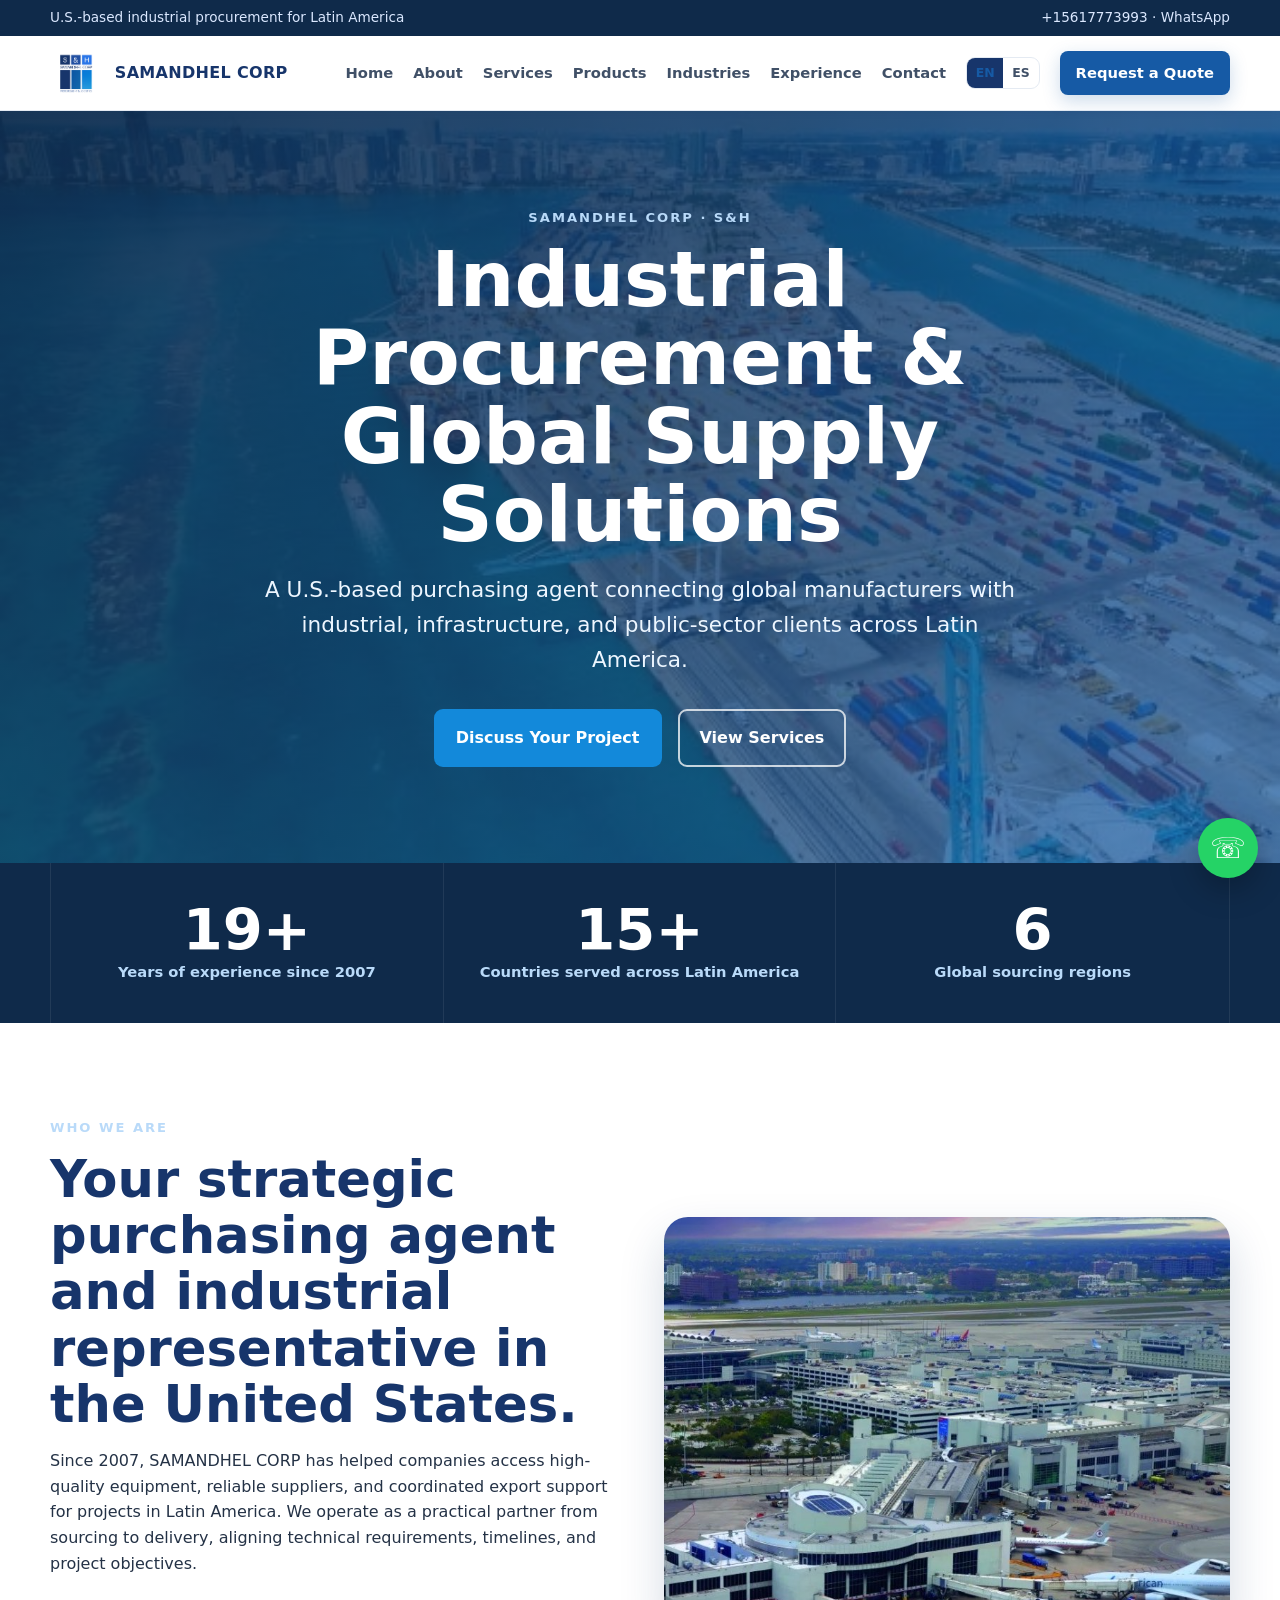
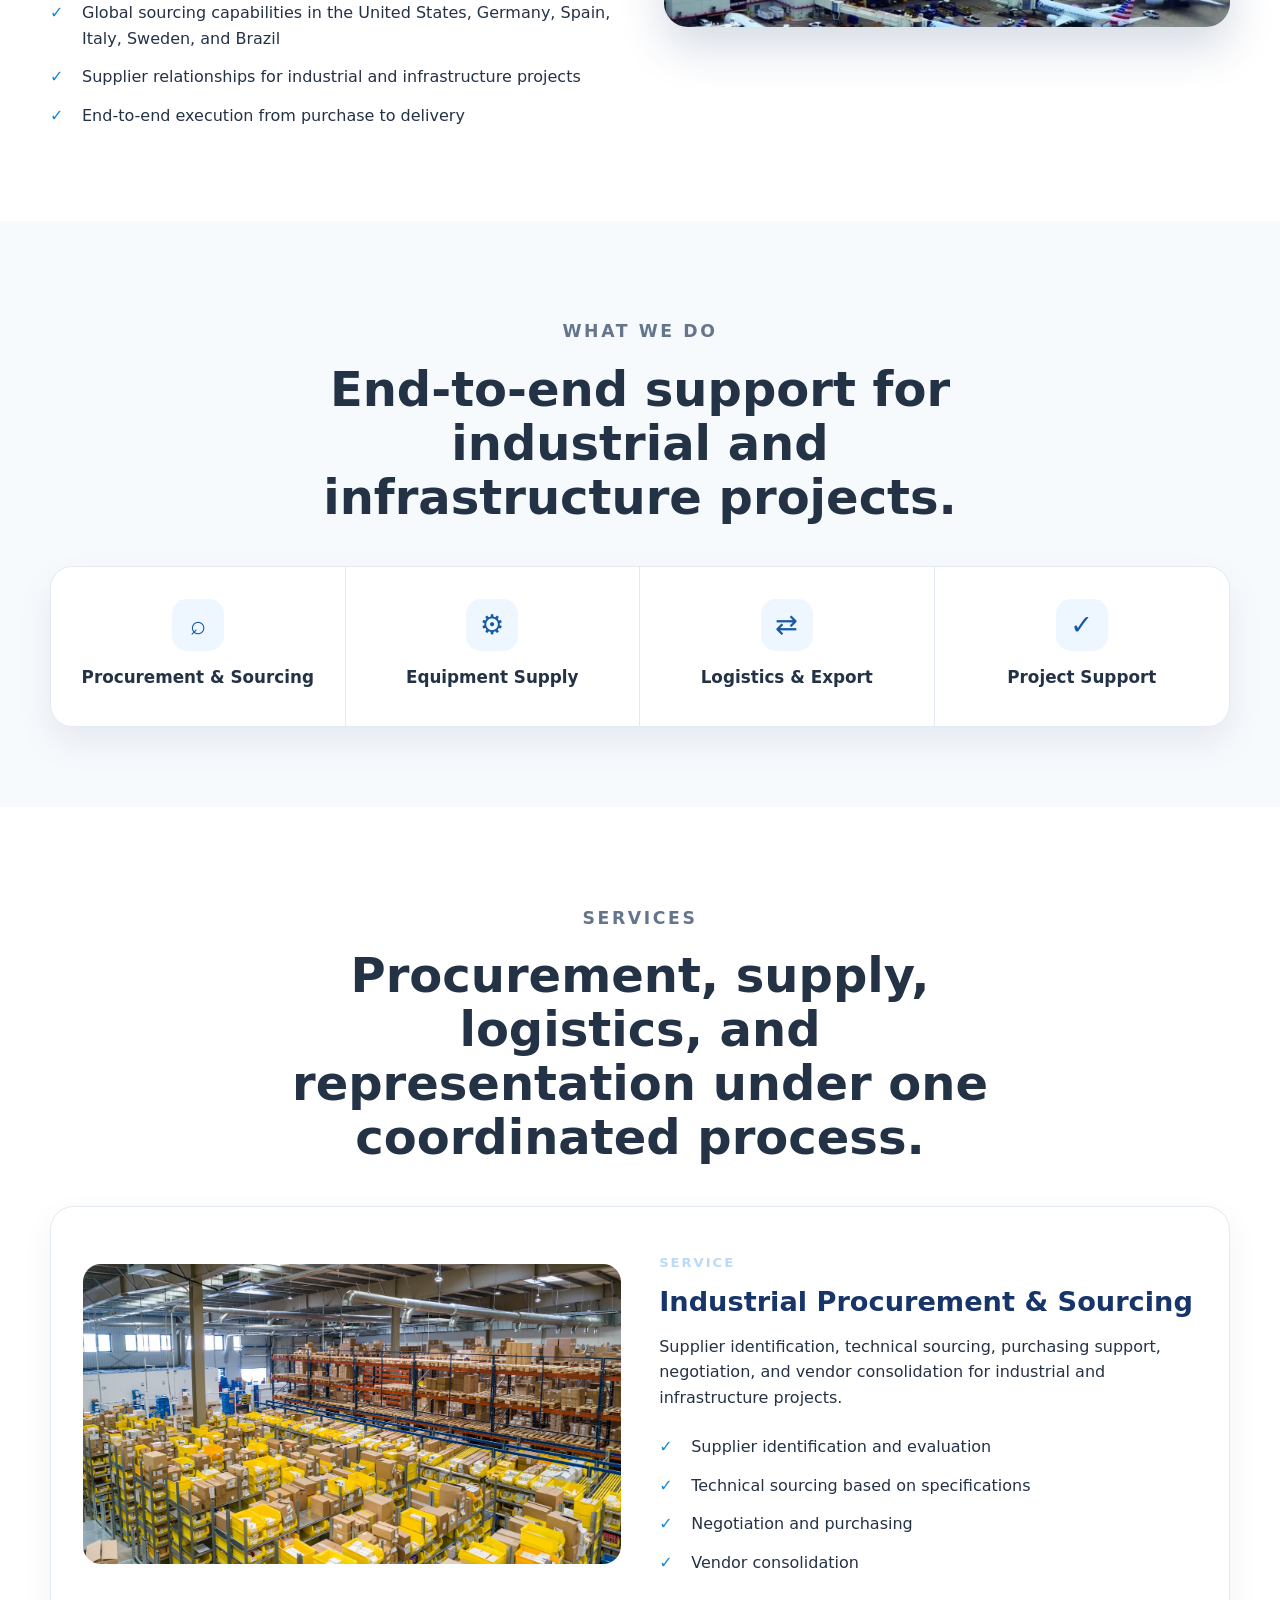
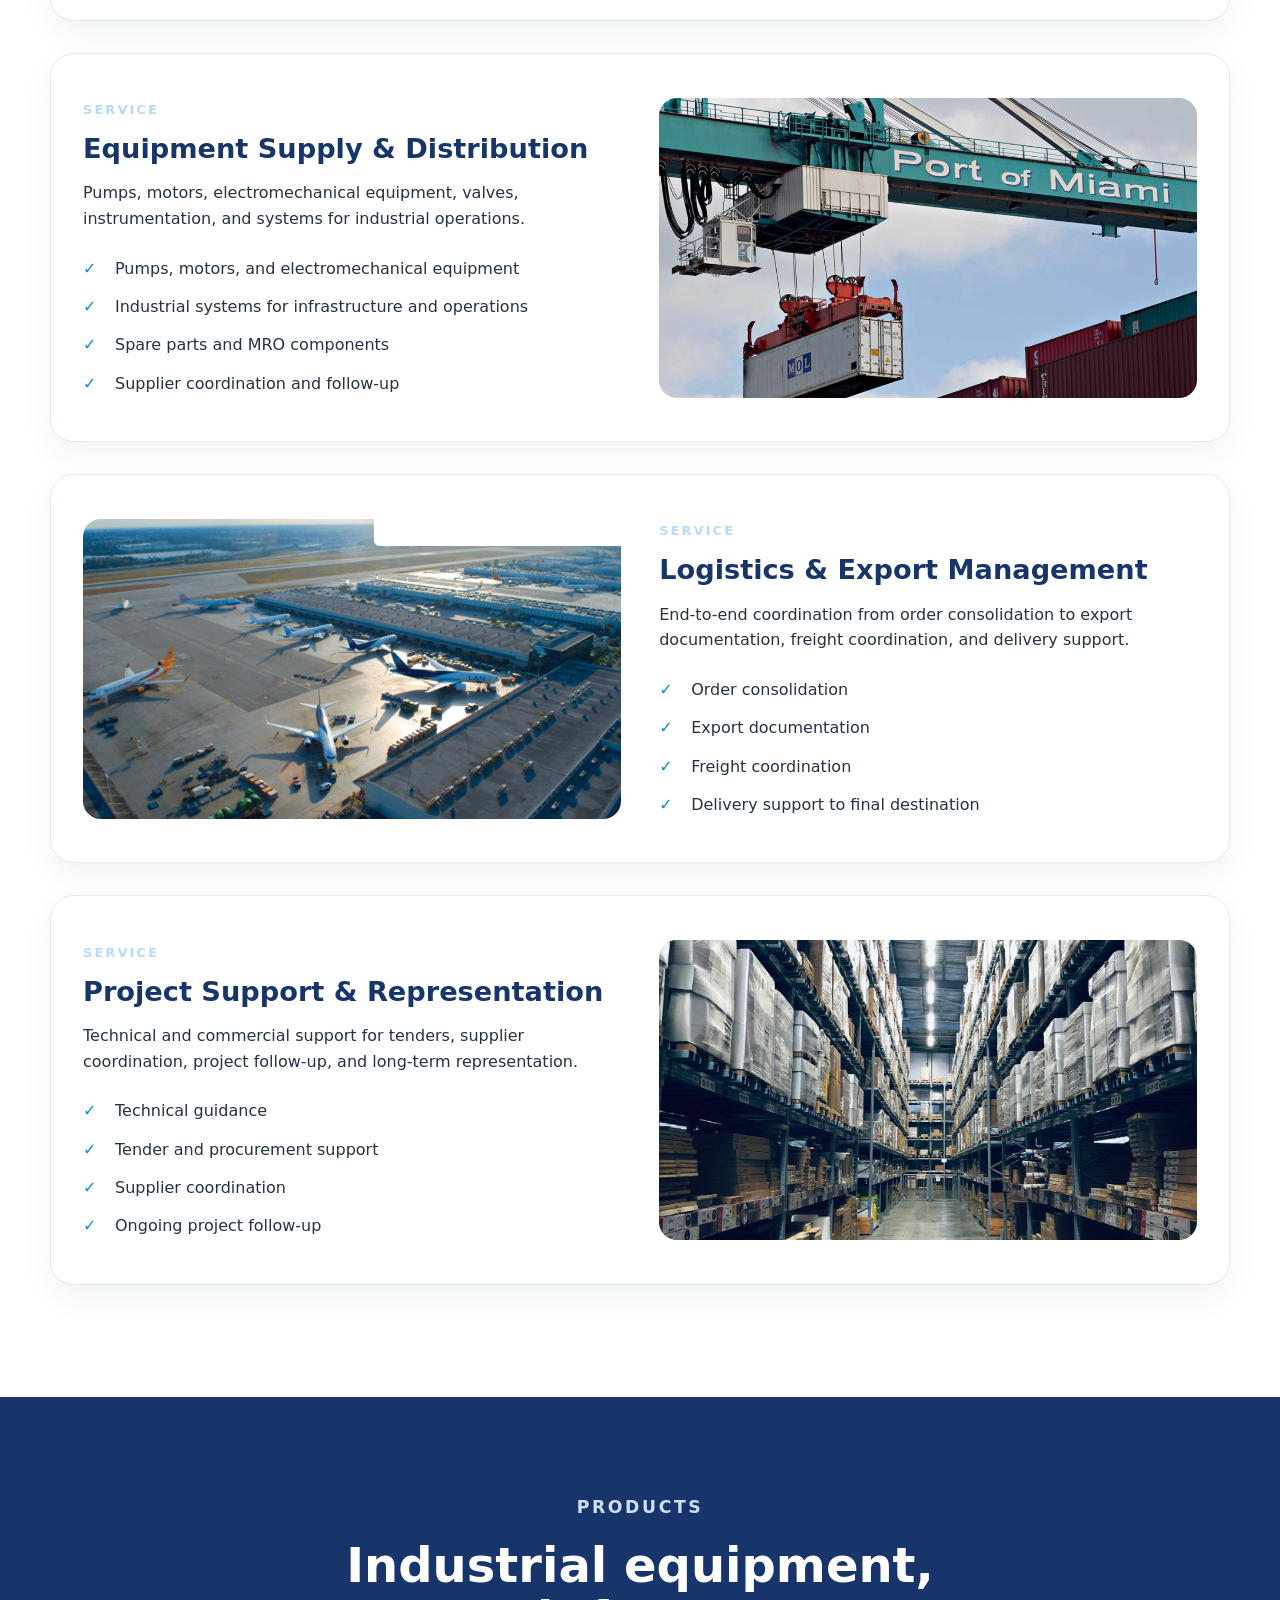
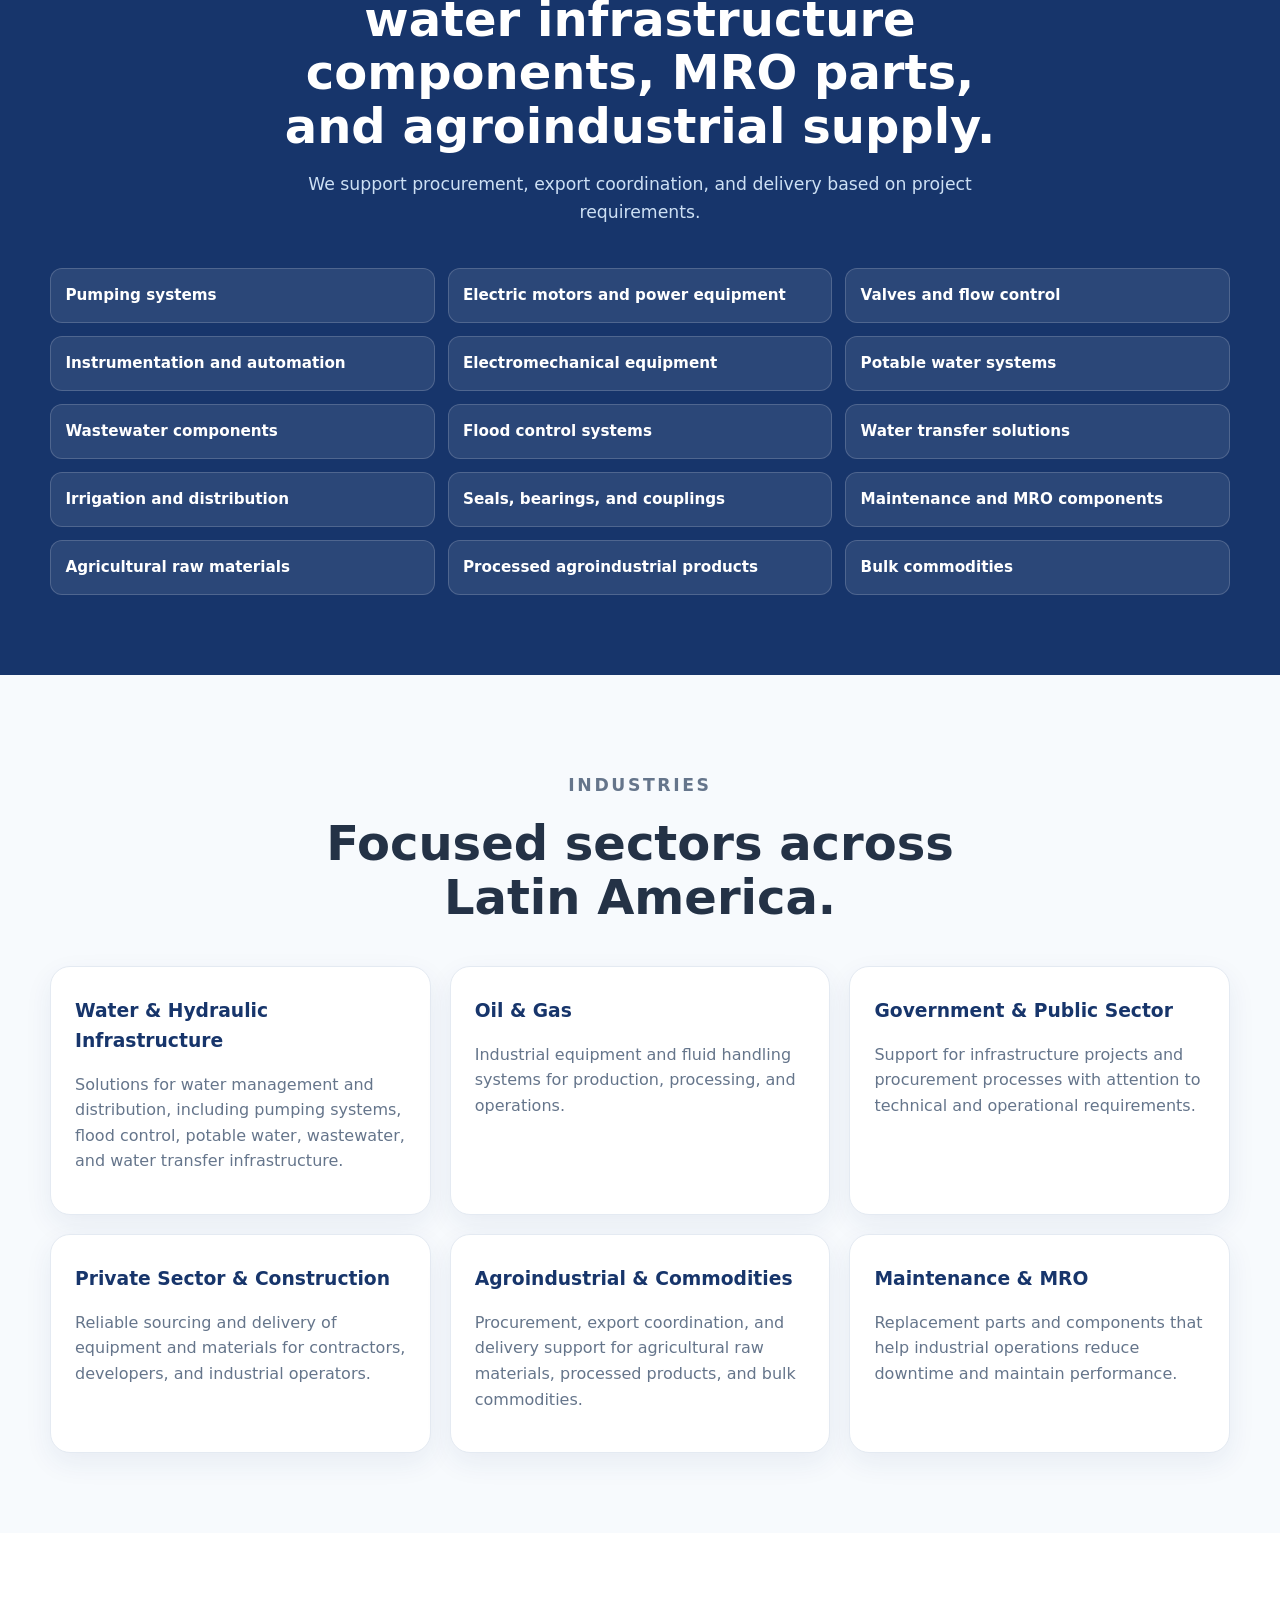
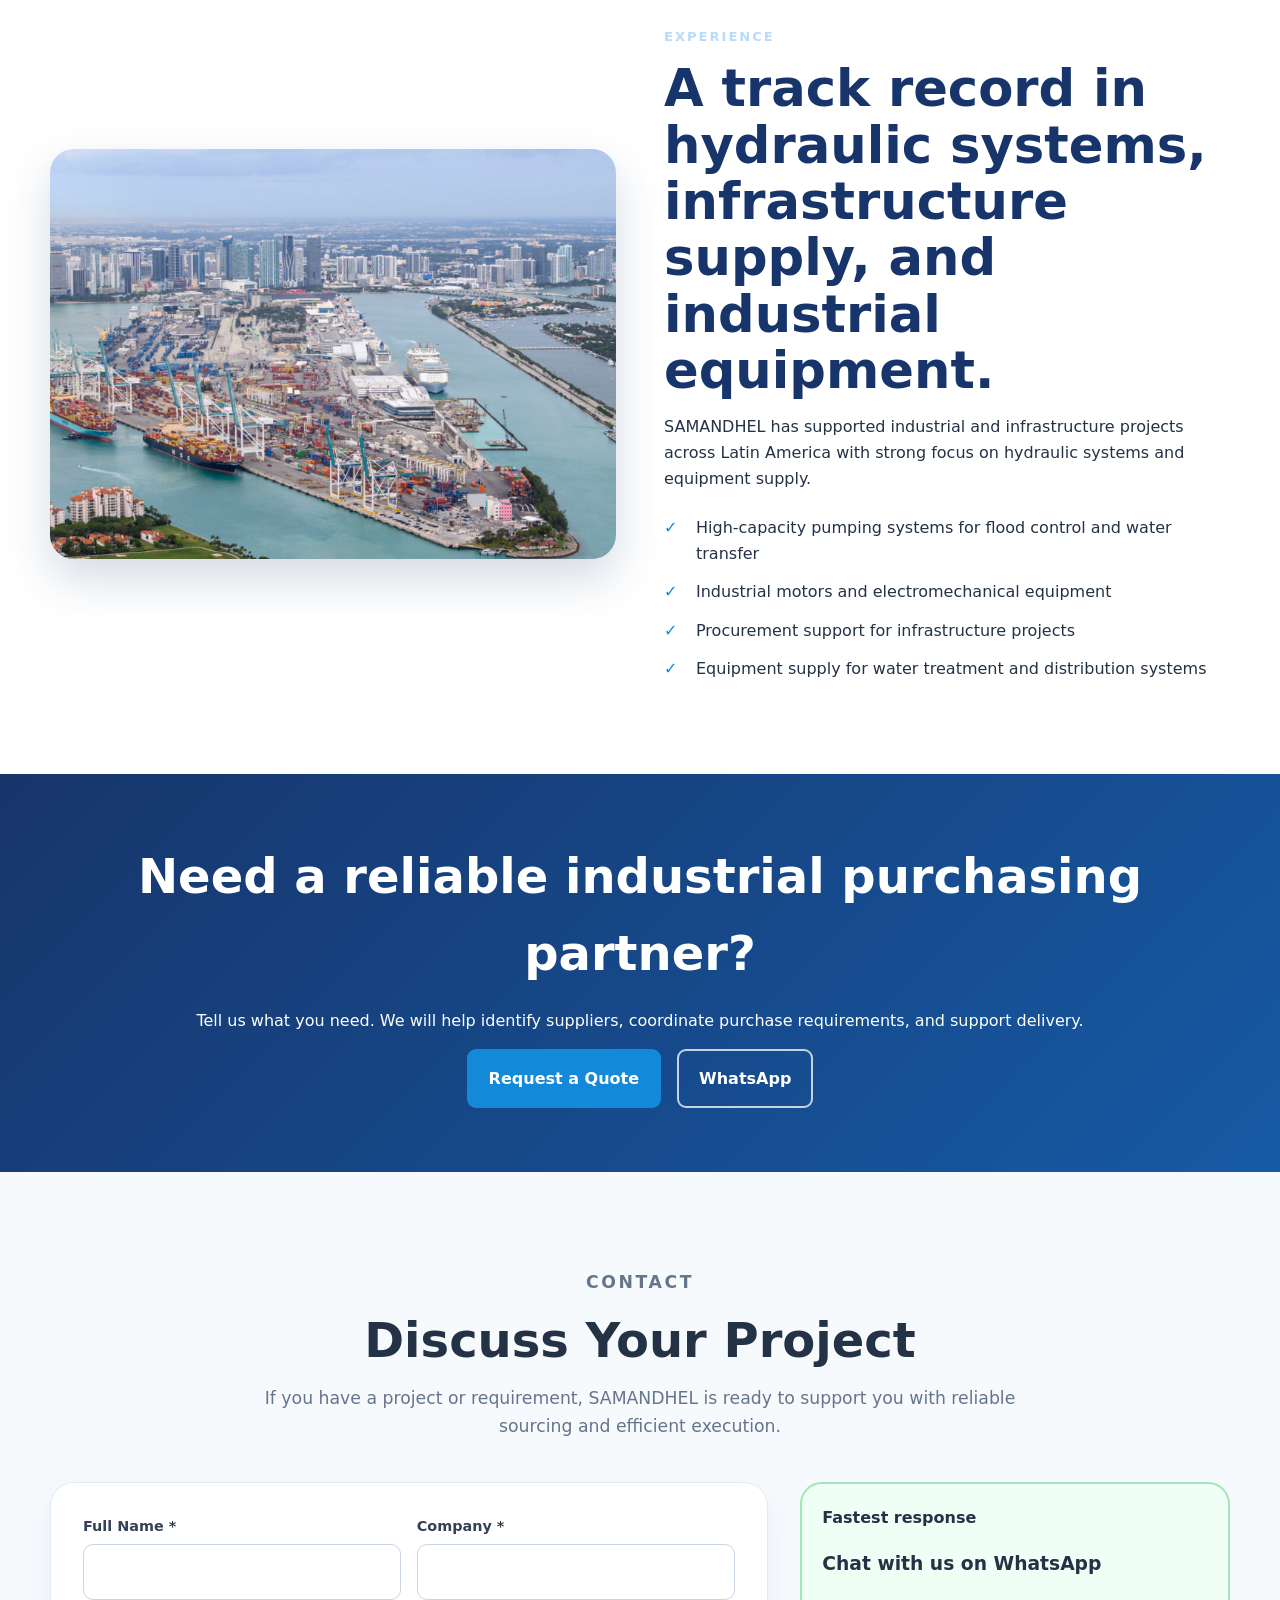
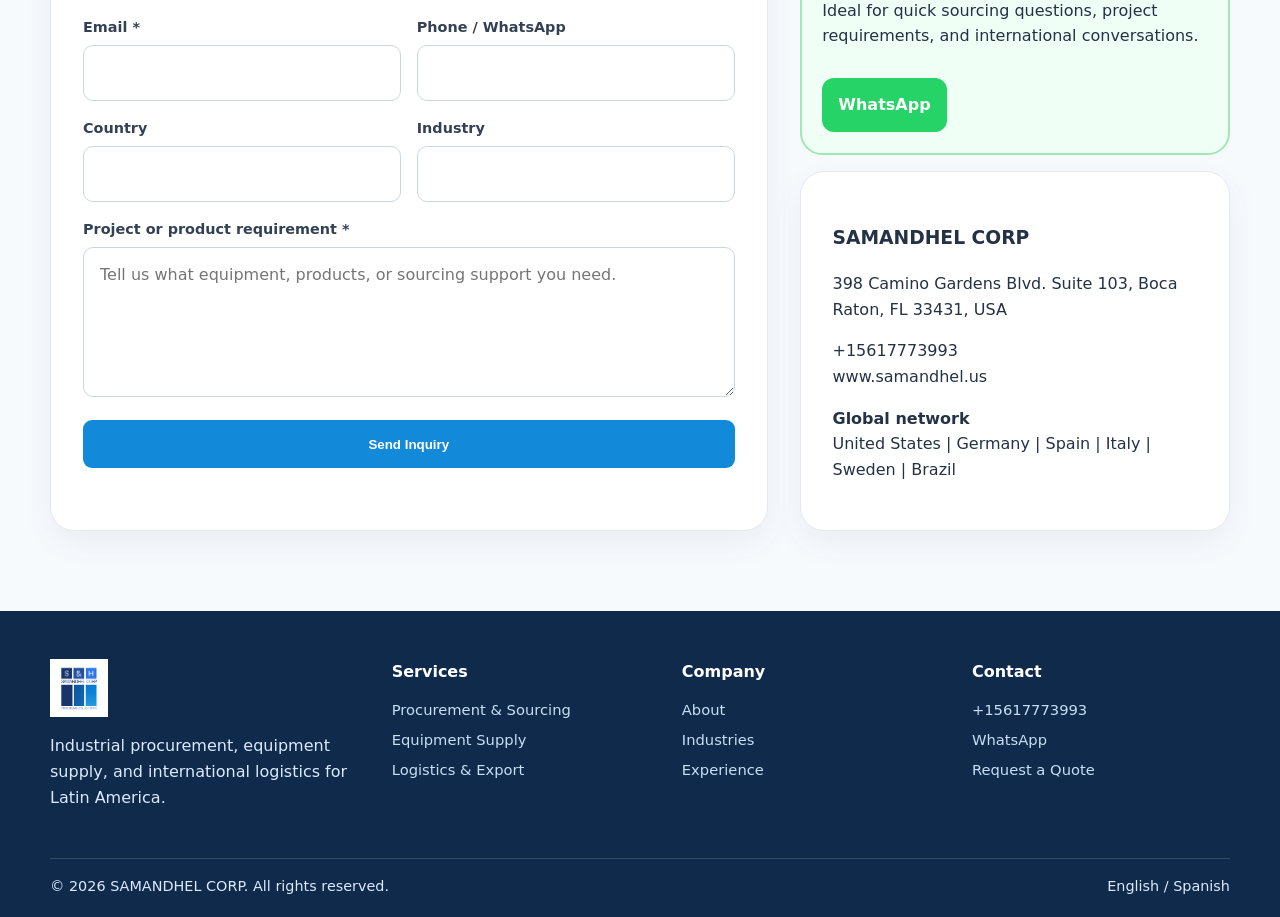
==== en/index.html @ 32accd73 "Setup and Deployment" ====
<!DOCTYPE HTML>
<html lang="en">
<head>
<title>SAMANDHEL CORP | Industrial Procurement & Global Supply Solutions</title>
<meta charset="utf-8" />
<meta name="viewport" content="width=device-width, initial-scale=1" />
<meta name="description" content="SAMANDHEL CORP is a U.S.-based purchasing agent specializing in industrial procurement, equipment supply, and logistics for Latin America." />
<link rel="stylesheet" href="../assets/css/site.css" />
</head>
<body>
<div class="topbar"><div class="container"><div>U.S.-based industrial procurement for Latin America</div><div><a href="tel:+15617773993">+15617773993</a> · <a href="https://wa.me/15617773993?text=Hello%2C%20I%20am%20interested%20in%20discussing%20an%20industrial%20procurement%20or%20supply%20requirement%20with%20SAMANDHEL%20CORP.">WhatsApp</a></div></div></div>
<header class="navbar"><div class="container nav-inner"><a class="brand" href="#home"><img src="../assets/images/logo.png" alt="SAMANDHEL CORP logo"><span>SAMANDHEL CORP</span></a><button class="menu-toggle" aria-label="Menu">☰</button><nav class="nav-links"><a href="#home">Home</a><a href="#about">About</a><a href="#services">Services</a><a href="#products">Products</a><a href="#industries">Industries</a><a href="#experience">Experience</a><a href="#contact">Contact</a><span class="lang"><a class="active" href="../en/">EN</a><a href="../es/">ES</a></span><a class="quote-btn" href="#contact">Request a Quote</a></nav></div></header>
<main id="home">
<section class="hero"><img src="../assets/images/hero-port.jpeg" alt="Port and logistics infrastructure"><div class="hero-content"><div class="eyebrow">SAMANDHEL CORP · S&amp;H</div><h1>Industrial Procurement & Global Supply Solutions</h1><p>A U.S.-based purchasing agent connecting global manufacturers with industrial, infrastructure, and public-sector clients across Latin America.</p><div class="actions"><a class="btn primary" href="#contact">Discuss Your Project</a><a class="btn secondary" href="#services">View Services</a></div></div></section>
<section class="stats"><div class="container stats-grid"><div class="stat"><strong>19+</strong><span>Years of experience since 2007</span></div><div class="stat"><strong>15+</strong><span>Countries served across Latin America</span></div><div class="stat"><strong>6</strong><span>Global sourcing regions</span></div></div></section>
<section class="section" id="about"><div class="container split"><div><p class="eyebrow">Who We Are</p><h2>Your strategic purchasing agent and industrial representative in the United States.</h2><p>Since 2007, SAMANDHEL CORP has helped companies access high-quality equipment, reliable suppliers, and coordinated export support for projects in Latin America. We operate as a practical partner from sourcing to delivery, aligning technical requirements, timelines, and project objectives.</p><ul class="checklist"><li>Global sourcing capabilities in the United States, Germany, Spain, Italy, Sweden, and Brazil</li><li>Supplier relationships for industrial and infrastructure projects</li><li>End-to-end execution from purchase to delivery</li></ul></div><img src="../assets/images/airport.jpg" alt="Global logistics hub"></div></section>
<section class="section alt"><div class="container"><div class="section-head"><p class="eyebrow">What We Do</p><h2>End-to-end support for industrial and infrastructure projects.</h2></div><div class="tiles"><a class="tile" href="#services"><div class="icon">⌕</div><h3>Procurement & Sourcing</h3></a><a class="tile" href="#services"><div class="icon">⚙</div><h3>Equipment Supply</h3></a><a class="tile" href="#services"><div class="icon">⇄</div><h3>Logistics & Export</h3></a><a class="tile" href="#services"><div class="icon">✓</div><h3>Project Support</h3></a></div></div></section>
<section class="section" id="services"><div class="container"><div class="section-head"><p class="eyebrow">Services</p><h2>Procurement, supply, logistics, and representation under one coordinated process.</h2></div><div class="service-row"><div class="service-copy"><p class="eyebrow">Service</p><h3>Industrial Procurement & Sourcing</h3><p>Supplier identification, technical sourcing, purchasing support, negotiation, and vendor consolidation for industrial and infrastructure projects.</p><ul class="checklist"><li>Supplier identification and evaluation</li><li>Technical sourcing based on specifications</li><li>Negotiation and purchasing</li><li>Vendor consolidation</li></ul></div><img src="../assets/images/sourcing.jpg" alt="Industrial Procurement & Sourcing"></div><div class="service-row"><div class="service-copy"><p class="eyebrow">Service</p><h3>Equipment Supply & Distribution</h3><p>Pumps, motors, electromechanical equipment, valves, instrumentation, and systems for industrial operations.</p><ul class="checklist"><li>Pumps, motors, and electromechanical equipment</li><li>Industrial systems for infrastructure and operations</li><li>Spare parts and MRO components</li><li>Supplier coordination and follow-up</li></ul></div><img src="../assets/images/ocean-freight.png" alt="Equipment Supply & Distribution"></div><div class="service-row"><div class="service-copy"><p class="eyebrow">Service</p><h3>Logistics & Export Management</h3><p>End-to-end coordination from order consolidation to export documentation, freight coordination, and delivery support.</p><ul class="checklist"><li>Order consolidation</li><li>Export documentation</li><li>Freight coordination</li><li>Delivery support to final destination</li></ul></div><img src="../assets/images/air-cargo.png" alt="Logistics & Export Management"></div><div class="service-row"><div class="service-copy"><p class="eyebrow">Service</p><h3>Project Support & Representation</h3><p>Technical and commercial support for tenders, supplier coordination, project follow-up, and long-term representation.</p><ul class="checklist"><li>Technical guidance</li><li>Tender and procurement support</li><li>Supplier coordination</li><li>Ongoing project follow-up</li></ul></div><img src="../assets/images/warehouse.jpg" alt="Project Support & Representation"></div></div></section>
<section class="section dark" id="products"><div class="container"><div class="section-head"><p class="eyebrow">Products</p><h2>Industrial equipment, water infrastructure components, MRO parts, and agroindustrial supply.</h2><p>We support procurement, export coordination, and delivery based on project requirements.</p></div><div class="grid-list"><div class="pill">Pumping systems</div><div class="pill">Electric motors and power equipment</div><div class="pill">Valves and flow control</div><div class="pill">Instrumentation and automation</div><div class="pill">Electromechanical equipment</div><div class="pill">Potable water systems</div><div class="pill">Wastewater components</div><div class="pill">Flood control systems</div><div class="pill">Water transfer solutions</div><div class="pill">Irrigation and distribution</div><div class="pill">Seals, bearings, and couplings</div><div class="pill">Maintenance and MRO components</div><div class="pill">Agricultural raw materials</div><div class="pill">Processed agroindustrial products</div><div class="pill">Bulk commodities</div></div></div></section>
<section class="section alt" id="industries"><div class="container"><div class="section-head"><p class="eyebrow">Industries</p><h2>Focused sectors across Latin America.</h2></div><div class="cards"><div class="card"><h3>Water & Hydraulic Infrastructure</h3><p>Solutions for water management and distribution, including pumping systems, flood control, potable water, wastewater, and water transfer infrastructure.</p></div><div class="card"><h3>Oil & Gas</h3><p>Industrial equipment and fluid handling systems for production, processing, and operations.</p></div><div class="card"><h3>Government & Public Sector</h3><p>Support for infrastructure projects and procurement processes with attention to technical and operational requirements.</p></div><div class="card"><h3>Private Sector & Construction</h3><p>Reliable sourcing and delivery of equipment and materials for contractors, developers, and industrial operators.</p></div><div class="card"><h3>Agroindustrial & Commodities</h3><p>Procurement, export coordination, and delivery support for agricultural raw materials, processed products, and bulk commodities.</p></div><div class="card"><h3>Maintenance & MRO</h3><p>Replacement parts and components that help industrial operations reduce downtime and maintain performance.</p></div></div></div></section>
<section class="section" id="experience"><div class="container split"><img src="../assets/images/port.png" alt="Port and water infrastructure logistics"><div><p class="eyebrow">Experience</p><h2>A track record in hydraulic systems, infrastructure supply, and industrial equipment.</h2><p>SAMANDHEL has supported industrial and infrastructure projects across Latin America with strong focus on hydraulic systems and equipment supply.</p><ul class="checklist"><li>High-capacity pumping systems for flood control and water transfer</li><li>Industrial motors and electromechanical equipment</li><li>Procurement support for infrastructure projects</li><li>Equipment supply for water treatment and distribution systems</li></ul></div></div></section>
<section class="cta-band"><div class="container"><h2>Need a reliable industrial purchasing partner?</h2><p>Tell us what you need. We will help identify suppliers, coordinate purchase requirements, and support delivery.</p><div class="actions"><a class="btn primary" href="#contact">Request a Quote</a><a class="btn secondary" href="https://wa.me/15617773993?text=Hello%2C%20I%20am%20interested%20in%20discussing%20an%20industrial%20procurement%20or%20supply%20requirement%20with%20SAMANDHEL%20CORP.">WhatsApp</a></div></div></section>
<section class="section alt" id="contact"><div class="container"><div class="section-head"><p class="eyebrow">Contact</p><h2>Discuss Your Project</h2><p>If you have a project or requirement, SAMANDHEL is ready to support you with reliable sourcing and efficient execution.</p></div><div class="contact-wrap"><div class="form-card"><form action="mailto:info@samandhel.us" method="post" enctype="text/plain"><div class="form-grid"><div><label>Full Name *</label><input name="name" required></div><div><label>Company *</label><input name="company" required></div><div><label>Email *</label><input name="email" type="email" required></div><div><label>Phone / WhatsApp</label><input name="phone"></div><div><label>Country</label><input name="country"></div><div><label>Industry</label><input name="industry"></div></div><div style="margin-top:1rem"><label>Project or product requirement *</label><textarea name="message" required placeholder="Tell us what equipment, products, or sourcing support you need."></textarea></div><button class="btn primary" type="submit">Send Inquiry</button><p class="hidden-note"></p></form></div><aside><div class="whatsapp-card"><strong>Fastest response</strong><h3>Chat with us on WhatsApp</h3><p>Ideal for quick sourcing questions, project requirements, and international conversations.</p><a class="whatsapp-button" href="https://wa.me/15617773993?text=Hello%2C%20I%20am%20interested%20in%20discussing%20an%20industrial%20procurement%20or%20supply%20requirement%20with%20SAMANDHEL%20CORP." target="_blank" rel="noopener">WhatsApp</a></div><div class="info-card"><h3>SAMANDHEL CORP</h3><p>398 Camino Gardens Blvd. Suite 103, Boca Raton, FL 33431, USA</p><p><a href="tel:+15617773993">+15617773993</a><br><a href="https://www.samandhel.us">www.samandhel.us</a></p><p><strong>Global network</strong><br>United States | Germany | Spain | Italy | Sweden | Brazil</p></div></aside></div></div></section>
</main>
<footer class="footer"><div class="container"><div class="footer-grid"><div><img src="../assets/images/logo.png" alt="SAMANDHEL CORP logo" style="height:58px;width:auto;margin-bottom:1rem"><p>Industrial procurement, equipment supply, and international logistics for Latin America.</p></div><div><h4>Services</h4><a href="#services">Procurement & Sourcing</a><a href="#services">Equipment Supply</a><a href="#services">Logistics & Export</a></div><div><h4>Company</h4><a href="#about">About</a><a href="#industries">Industries</a><a href="#experience">Experience</a></div><div><h4>Contact</h4><a href="tel:+15617773993">+15617773993</a><a href="https://wa.me/15617773993?text=Hello%2C%20I%20am%20interested%20in%20discussing%20an%20industrial%20procurement%20or%20supply%20requirement%20with%20SAMANDHEL%20CORP.">WhatsApp</a><a href="#contact">Request a Quote</a></div></div><div class="footer-bottom"><span>© 2026 SAMANDHEL CORP. All rights reserved.</span><span>English / Spanish</span></div></div></footer>
<a class="float-wa" href="https://wa.me/15617773993?text=Hello%2C%20I%20am%20interested%20in%20discussing%20an%20industrial%20procurement%20or%20supply%20requirement%20with%20SAMANDHEL%20CORP." target="_blank" rel="noopener" aria-label="WhatsApp">☏</a>
<script src="../assets/js/site.js"></script>
</body></html>
---- assets/css/site.css ----
:root{
  --navy:#17356B; --navy-2:#0F2A4A; --blue:#165AA5; --bright:#1389DA; --accent:#2A76E7; --soft:#D8E2EF; --ink:#243246; --muted:#65758B; --line:#E4EAF2; --white:#FFFFFF; --green:#25D366;
}
*{box-sizing:border-box} html{scroll-behavior:smooth} body{margin:0;font-family:Inter,system-ui,-apple-system,BlinkMacSystemFont,"Segoe UI",sans-serif;color:var(--ink);background:#fff;line-height:1.6} a{color:inherit;text-decoration:none} img{max-width:100%;display:block} .container{width:min(1180px,calc(100% - 40px));margin:auto}.topbar{background:var(--navy-2);color:#dbe8ff;font-size:.85rem}.topbar .container{display:flex;justify-content:space-between;gap:1rem;padding:.45rem 0}.navbar{position:sticky;top:0;z-index:50;background:rgba(255,255,255,.96);backdrop-filter:saturate(180%) blur(10px);border-bottom:1px solid var(--line);box-shadow:0 1px 8px rgba(23,53,107,.08)}.nav-inner{height:74px;display:flex;align-items:center;justify-content:space-between;gap:2rem}.brand{display:flex;align-items:center;gap:.8rem;font-weight:800;color:var(--navy);letter-spacing:.02em}.brand img{height:52px;width:auto}.nav-links{display:flex;align-items:center;gap:1.25rem;font-size:.92rem;font-weight:650;color:#405067}.nav-links a:hover,.nav-links a.active{color:var(--blue)}.lang{display:inline-flex;border:1px solid var(--line);border-radius:9px;overflow:hidden}.lang a{padding:.32rem .55rem;font-size:.78rem}.lang .active{background:var(--navy);color:#fff}.quote-btn{background:var(--blue);color:#fff!important;padding:.65rem 1rem;border-radius:8px;box-shadow:0 6px 18px rgba(22,90,165,.22)}.quote-btn:hover{background:var(--navy)}.menu-toggle{display:none;border:0;background:transparent;font-size:1.9rem;color:var(--navy)}.hero{position:relative;min-height:82vh;display:grid;place-items:center;text-align:center;color:white;overflow:hidden}.hero>img{position:absolute;inset:0;width:100%;height:100%;object-fit:cover}.hero:after{content:"";position:absolute;inset:0;background:linear-gradient(135deg,rgba(15,42,74,.92),rgba(22,90,165,.70))}.hero-content{position:relative;z-index:2;width:min(940px,calc(100% - 40px));padding:6rem 0}.eyebrow{font-weight:800;letter-spacing:.15em;text-transform:uppercase;color:#b9daf9;font-size:.82rem}.hero h1{font-size:clamp(2.4rem,6vw,5rem);line-height:1.02;margin:.8rem 0 1.2rem}.hero p{font-size:clamp(1.05rem,2vw,1.35rem);color:#edf6ff;max-width:760px;margin:0 auto 2rem}.actions{display:flex;gap:1rem;justify-content:center;flex-wrap:wrap}.btn{display:inline-flex;align-items:center;justify-content:center;gap:.5rem;font-weight:800;border-radius:9px;padding:.9rem 1.25rem;border:2px solid transparent;transition:.2s}.btn.primary{background:var(--bright);color:white}.btn.primary:hover{background:var(--accent);transform:translateY(-1px)}.btn.secondary{border-color:rgba(255,255,255,.75);color:white}.btn.secondary:hover{background:white;color:var(--navy)}.stats{background:var(--navy-2);color:white}.stats-grid{display:grid;grid-template-columns:repeat(3,1fr);gap:0;border-left:1px solid rgba(255,255,255,.08);border-right:1px solid rgba(255,255,255,.08)}.stat{text-align:center;padding:2.4rem 1rem;border-right:1px solid rgba(255,255,255,.08)}.stat:last-child{border-right:0}.stat strong{font-size:clamp(2.2rem,5vw,3.6rem);line-height:1;display:block}.stat span{color:#b9daf9;font-weight:650;font-size:.92rem}.section{padding:5rem 0}.section.alt{background:#F7FAFD}.section.dark{background:var(--navy);color:white}.section-head{text-align:center;margin:0 auto 2.6rem;max-width:760px}.section-head h2{font-size:clamp(2rem,4vw,3rem);line-height:1.12;margin:.5rem 0;color:inherit}.section-head p{color:var(--muted);font-size:1.08rem}.dark .section-head p,.dark .muted{color:#cde0f4}.tiles{display:grid;grid-template-columns:repeat(4,1fr);background:white;border:1px solid var(--line);border-radius:22px;overflow:hidden;box-shadow:0 16px 35px rgba(23,53,107,.08)}.tile{padding:2rem 1.4rem;text-align:center;border-right:1px solid var(--line);transition:.2s}.tile:last-child{border-right:0}.tile:hover{background:var(--navy);color:white}.icon{width:52px;height:52px;margin:0 auto 1rem;display:grid;place-items:center;border-radius:15px;background:#EEF6FF;color:var(--blue);font-size:1.7rem}.tile:hover .icon{background:rgba(255,255,255,.13);color:#fff}.tile h3{font-size:1.05rem;line-height:1.25;margin:.4rem 0}.cards{display:grid;grid-template-columns:repeat(3,1fr);gap:1.2rem}.card{background:white;border:1px solid var(--line);border-radius:20px;padding:1.5rem;box-shadow:0 10px 28px rgba(23,53,107,.07)}.dark .card{background:rgba(255,255,255,.08);border-color:rgba(255,255,255,.16)}.card h3{color:var(--navy);margin:.3rem 0 .6rem}.dark .card h3{color:#fff}.card p,.card li{color:var(--muted)}.dark .card p,.dark .card li{color:#dceaff}.split{display:grid;grid-template-columns:1fr 1fr;gap:3rem;align-items:center}.split img{height:410px;width:100%;object-fit:cover;border-radius:24px;box-shadow:0 20px 45px rgba(23,53,107,.18)}.split h2{font-size:clamp(2rem,4vw,3.2rem);line-height:1.1;margin:.5rem 0 1rem;color:var(--navy)}.checklist{list-style:none;margin:1.5rem 0 0;padding:0}.checklist li{margin:.8rem 0;padding-left:2rem;position:relative}.checklist li:before{content:"✓";position:absolute;left:0;top:0;color:var(--bright);font-weight:900}.service-row{display:grid;grid-template-columns:1fr 1fr;gap:2.4rem;align-items:center;margin:2rem 0;padding:2rem;border-radius:24px;background:white;border:1px solid var(--line);box-shadow:0 12px 32px rgba(23,53,107,.06)}.service-row:nth-child(even) .service-copy{order:2}.service-row img{height:300px;width:100%;object-fit:cover;border-radius:18px}.service-copy h3{font-size:1.7rem;line-height:1.15;color:var(--navy);margin:.2rem 0 1rem}.grid-list{display:grid;grid-template-columns:repeat(3,1fr);gap:.8rem}.pill{background:rgba(255,255,255,.09);border:1px solid rgba(255,255,255,.17);border-radius:12px;padding:.9rem;color:#fff;font-weight:650;font-size:.95rem}.cta-band{background:linear-gradient(135deg,var(--navy),var(--blue));color:#fff;padding:4rem 0;text-align:center}.cta-band h2{font-size:clamp(1.8rem,4vw,3rem);margin:0 0 1rem}.contact-wrap{display:grid;grid-template-columns:1.25fr .75fr;gap:2rem}.form-card,.info-card{background:#fff;border:1px solid var(--line);border-radius:24px;padding:2rem;box-shadow:0 12px 32px rgba(23,53,107,.06)}.form-grid{display:grid;grid-template-columns:1fr 1fr;gap:1rem}label{display:block;font-weight:750;font-size:.9rem;margin-bottom:.35rem;color:#334155}input,textarea{width:100%;border:1px solid #cad6e3;border-radius:10px;padding:.9rem 1rem;font:inherit}textarea{min-height:150px;resize:vertical}.form-card button{width:100%;margin-top:1rem}.whatsapp-card{background:#F0FFF5;border:2px solid #9FE7B7;border-radius:22px;padding:1.3rem;margin-bottom:1rem}.whatsapp-button{background:var(--green);color:white;font-weight:850;border-radius:12px;padding:.9rem 1rem;display:inline-flex;margin-top:.8rem}.footer{background:var(--navy-2);color:#dceaff;padding:3rem 0 1.2rem}.footer-grid{display:grid;grid-template-columns:1.2fr repeat(3,1fr);gap:2rem}.footer h4{color:white;margin:0 0 .8rem}.footer a{display:block;color:#c9def5;margin:.4rem 0;font-size:.92rem}.footer-bottom{border-top:1px solid rgba(255,255,255,.15);margin-top:2rem;padding-top:1rem;display:flex;justify-content:space-between;gap:1rem;flex-wrap:wrap;font-size:.9rem}.float-wa{position:fixed;right:22px;bottom:22px;z-index:60;background:var(--green);color:white;width:60px;height:60px;border-radius:50%;display:grid;place-items:center;font-size:1.8rem;box-shadow:0 12px 30px rgba(0,0,0,.25)}.page-hero{background:linear-gradient(135deg,var(--navy),var(--blue));color:#fff;text-align:center;padding:5.5rem 0 4rem}.page-hero h1{font-size:clamp(2.2rem,5vw,4rem);line-height:1.1;margin:.4rem 0}.hidden-note{font-size:.85rem;color:#738298}@media(max-width:900px){.nav-links{position:absolute;left:0;right:0;top:74px;background:white;display:none;flex-direction:column;align-items:flex-start;padding:1rem 20px;border-bottom:1px solid var(--line)}.nav-links.open{display:flex}.menu-toggle{display:block}.stats-grid,.tiles,.cards,.split,.service-row,.contact-wrap,.footer-grid{grid-template-columns:1fr}.tile{border-right:0;border-bottom:1px solid var(--line)}.service-row:nth-child(even) .service-copy{order:0}.grid-list,.form-grid{grid-template-columns:1fr}.topbar .container{flex-direction:column;gap:.2rem}.hero{min-height:74vh}.section{padding:3.5rem 0}.split img{height:300px}.brand img{height:44px}.brand span{font-size:.88rem}}
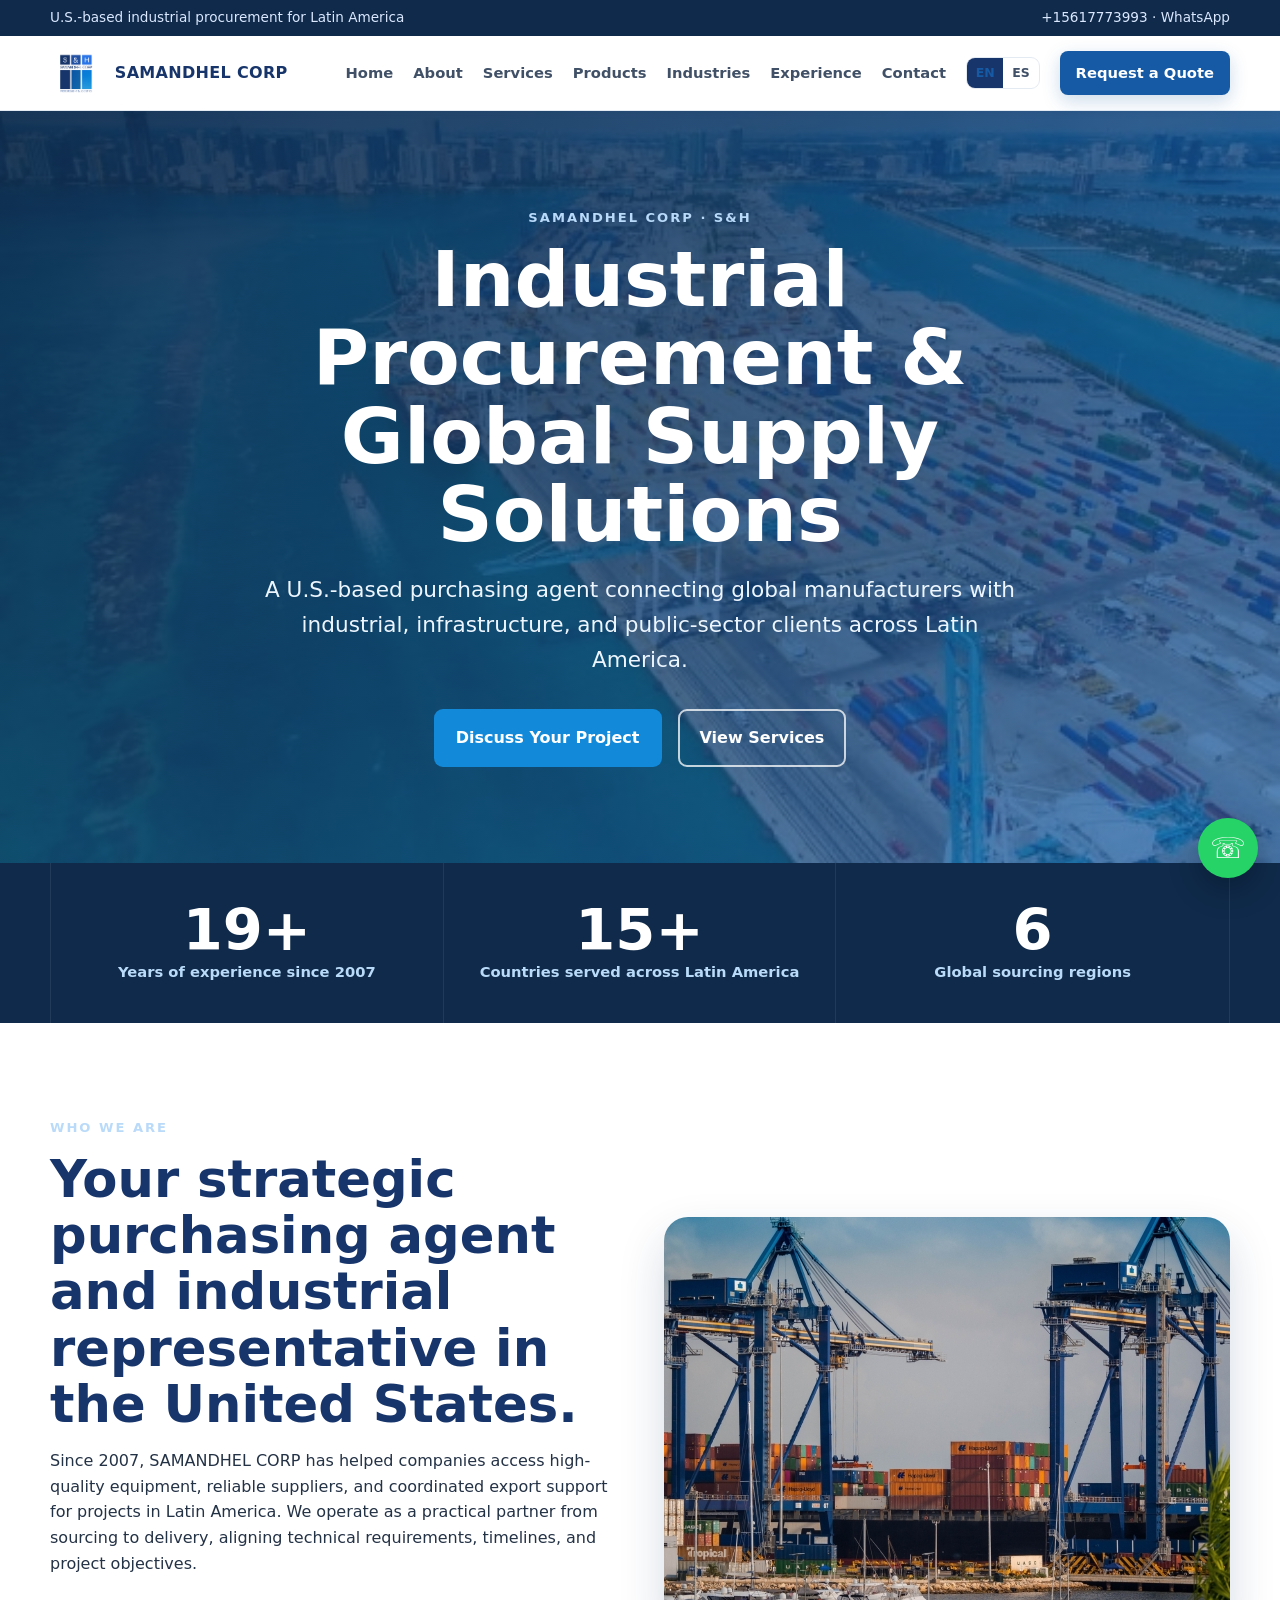
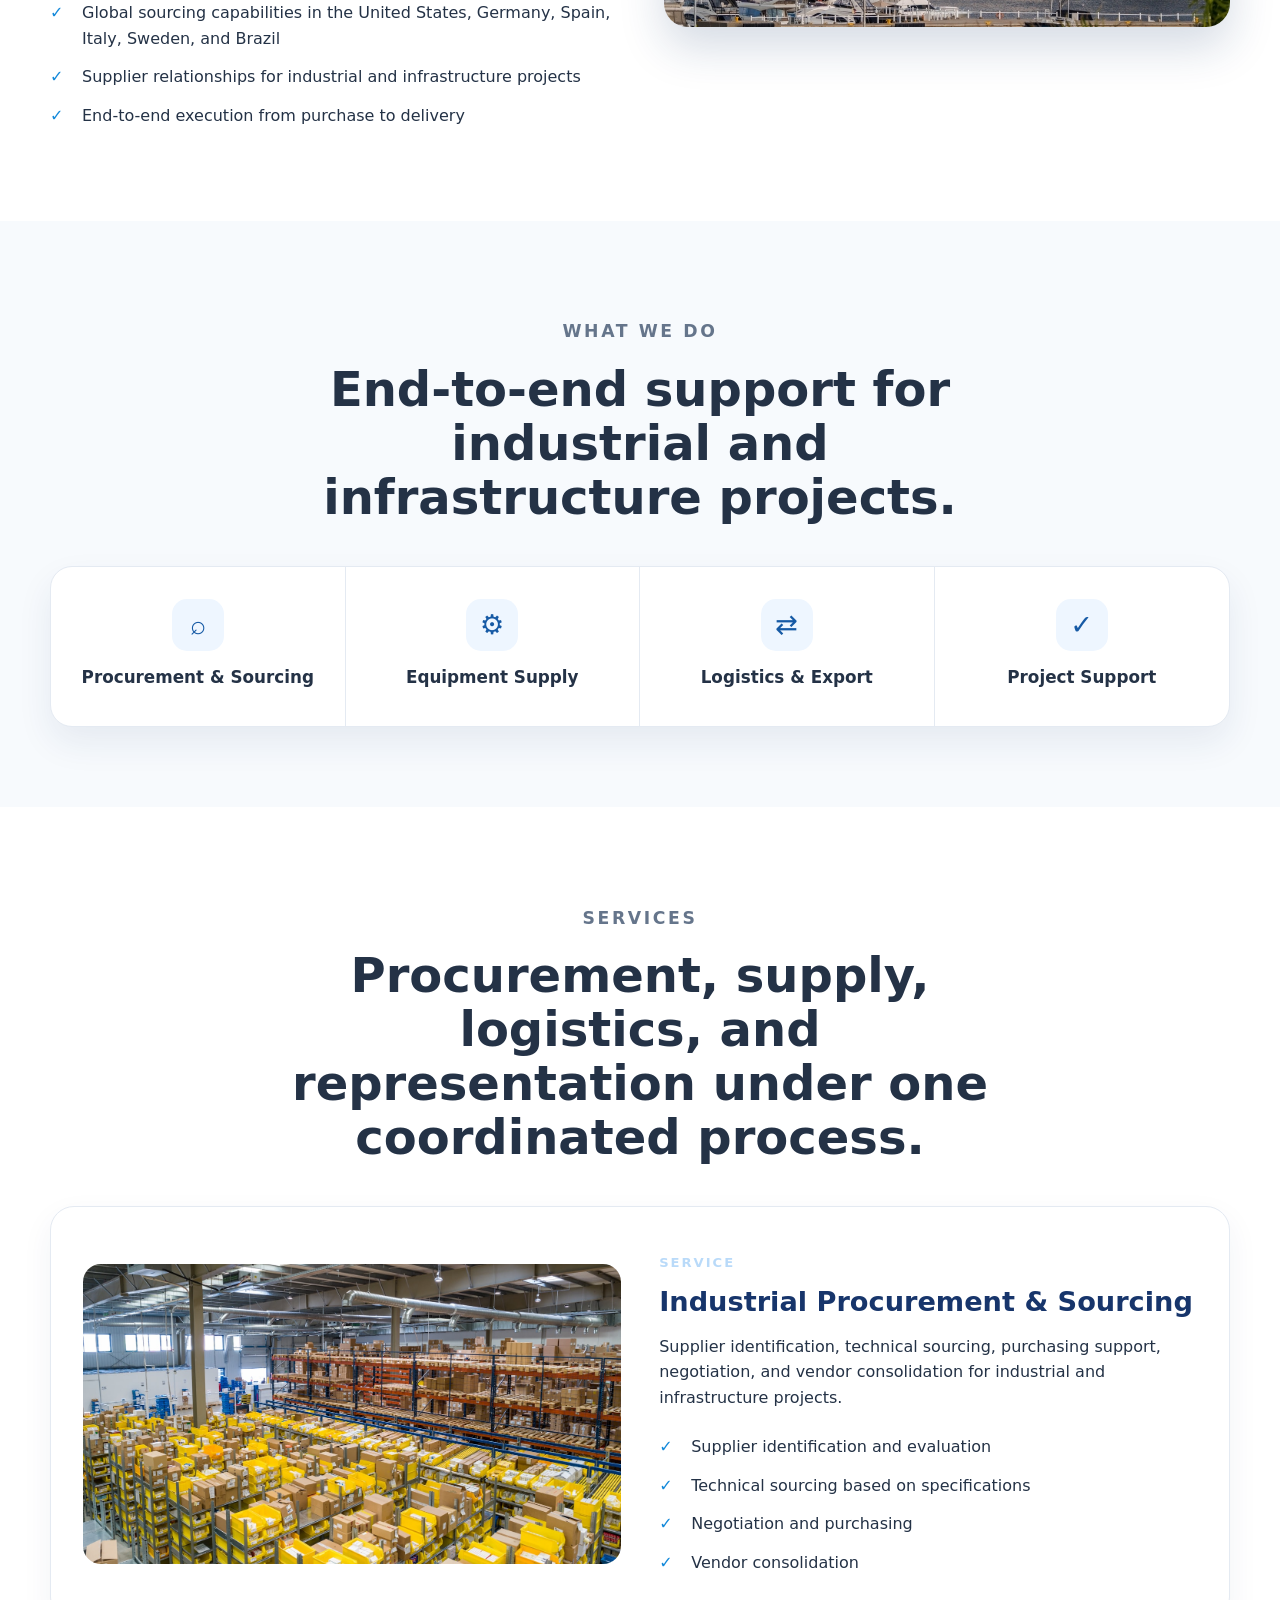
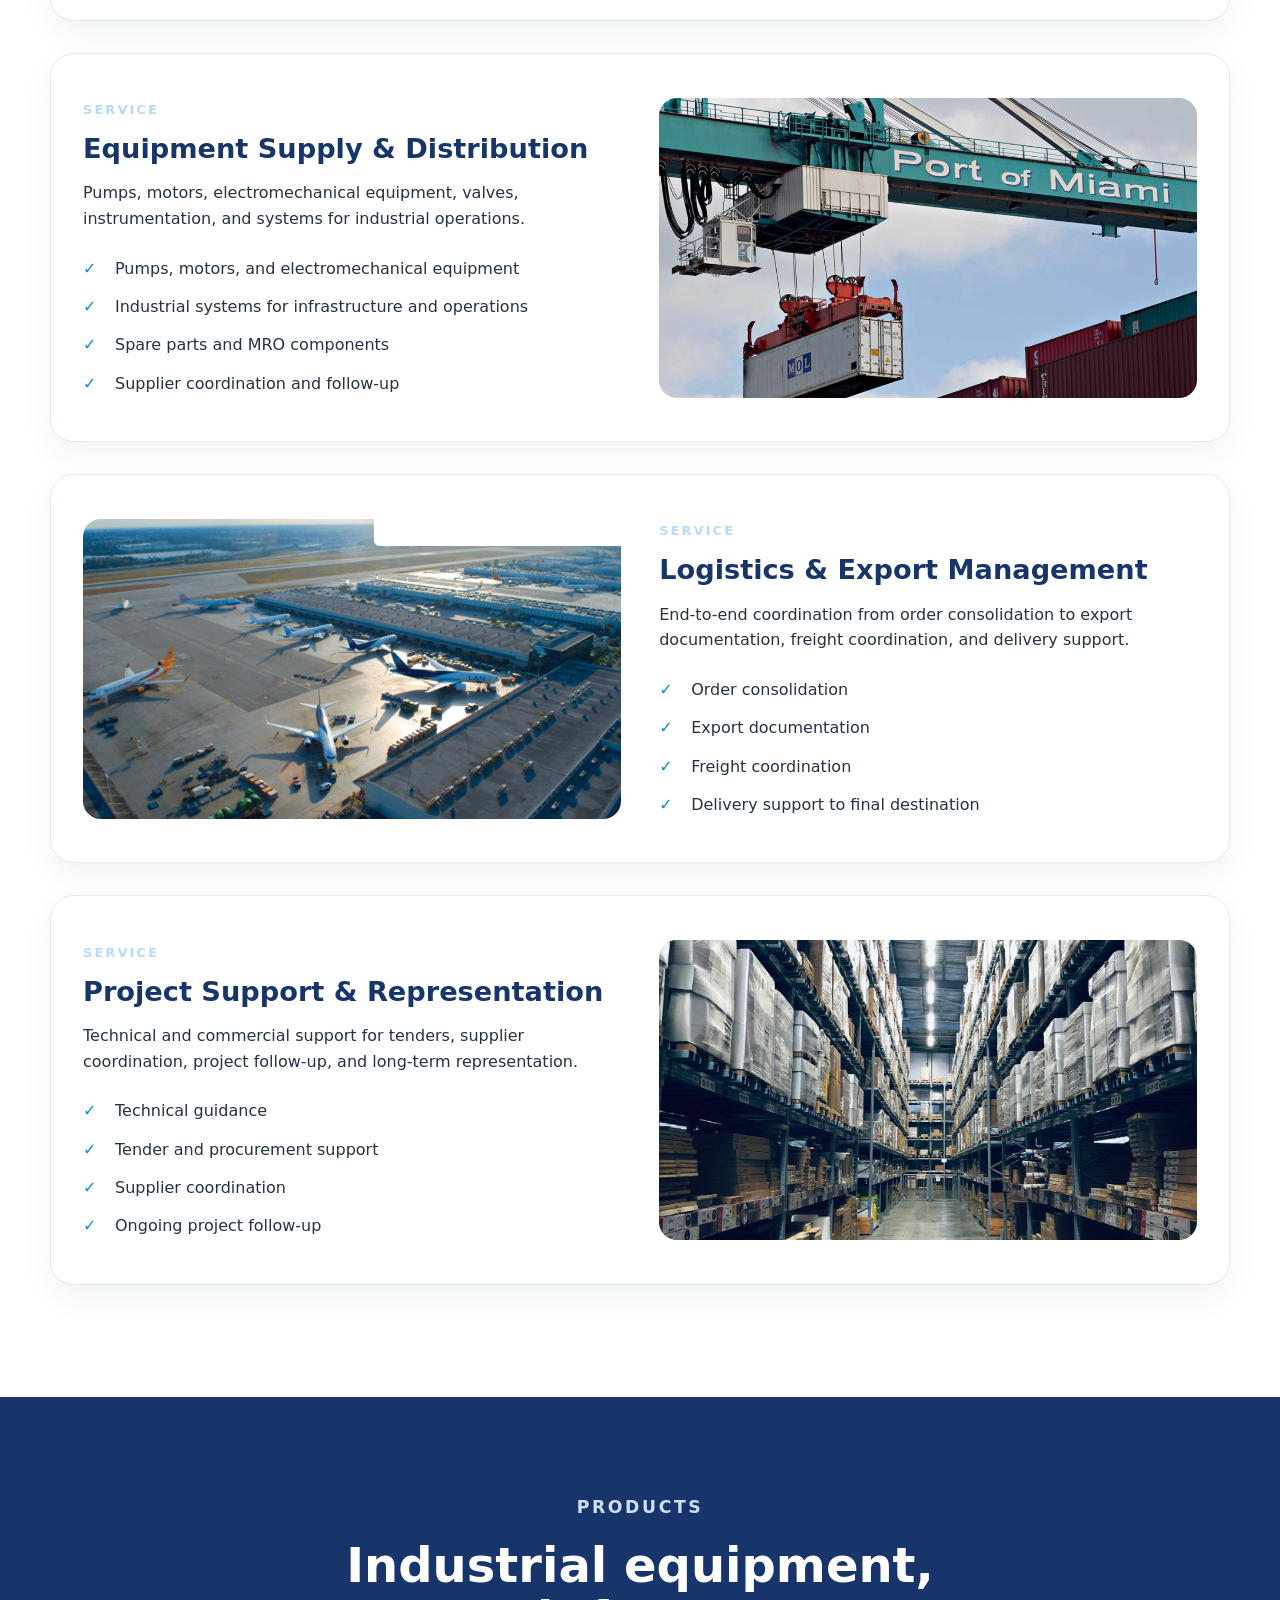
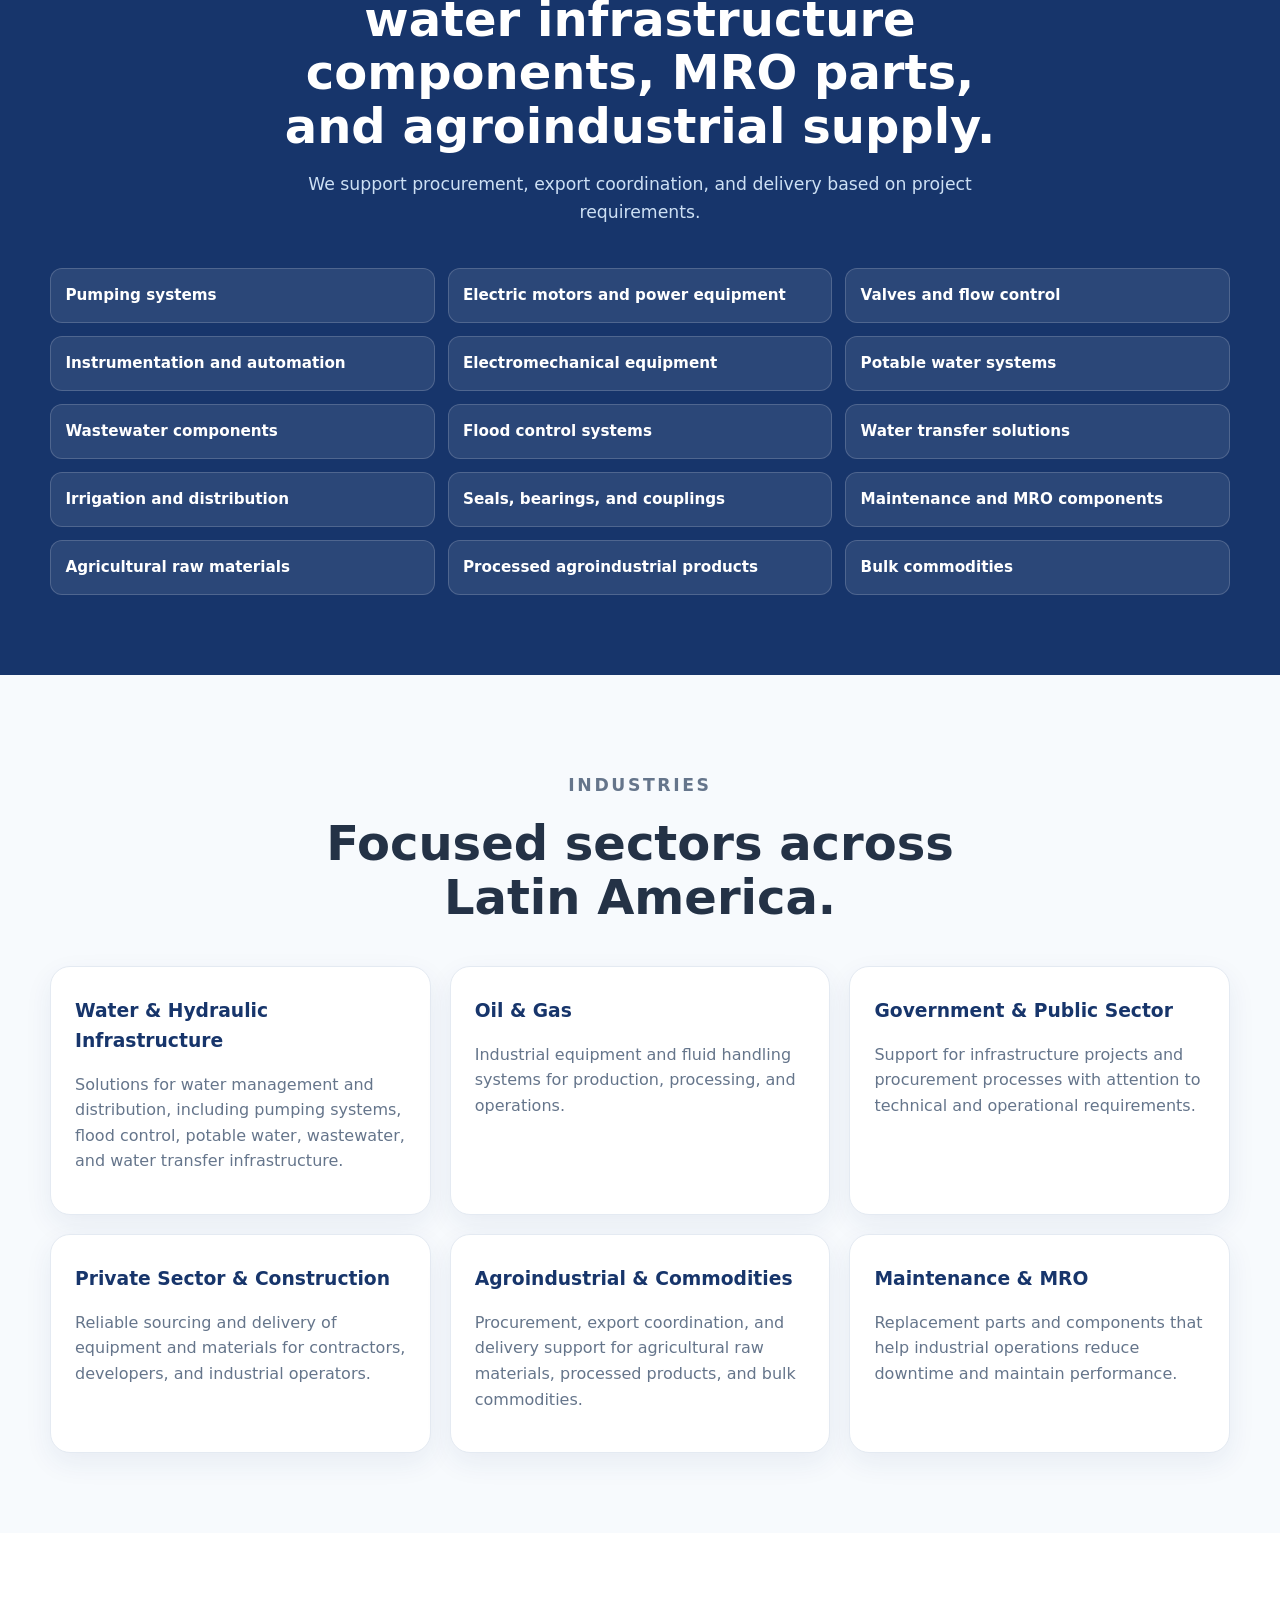
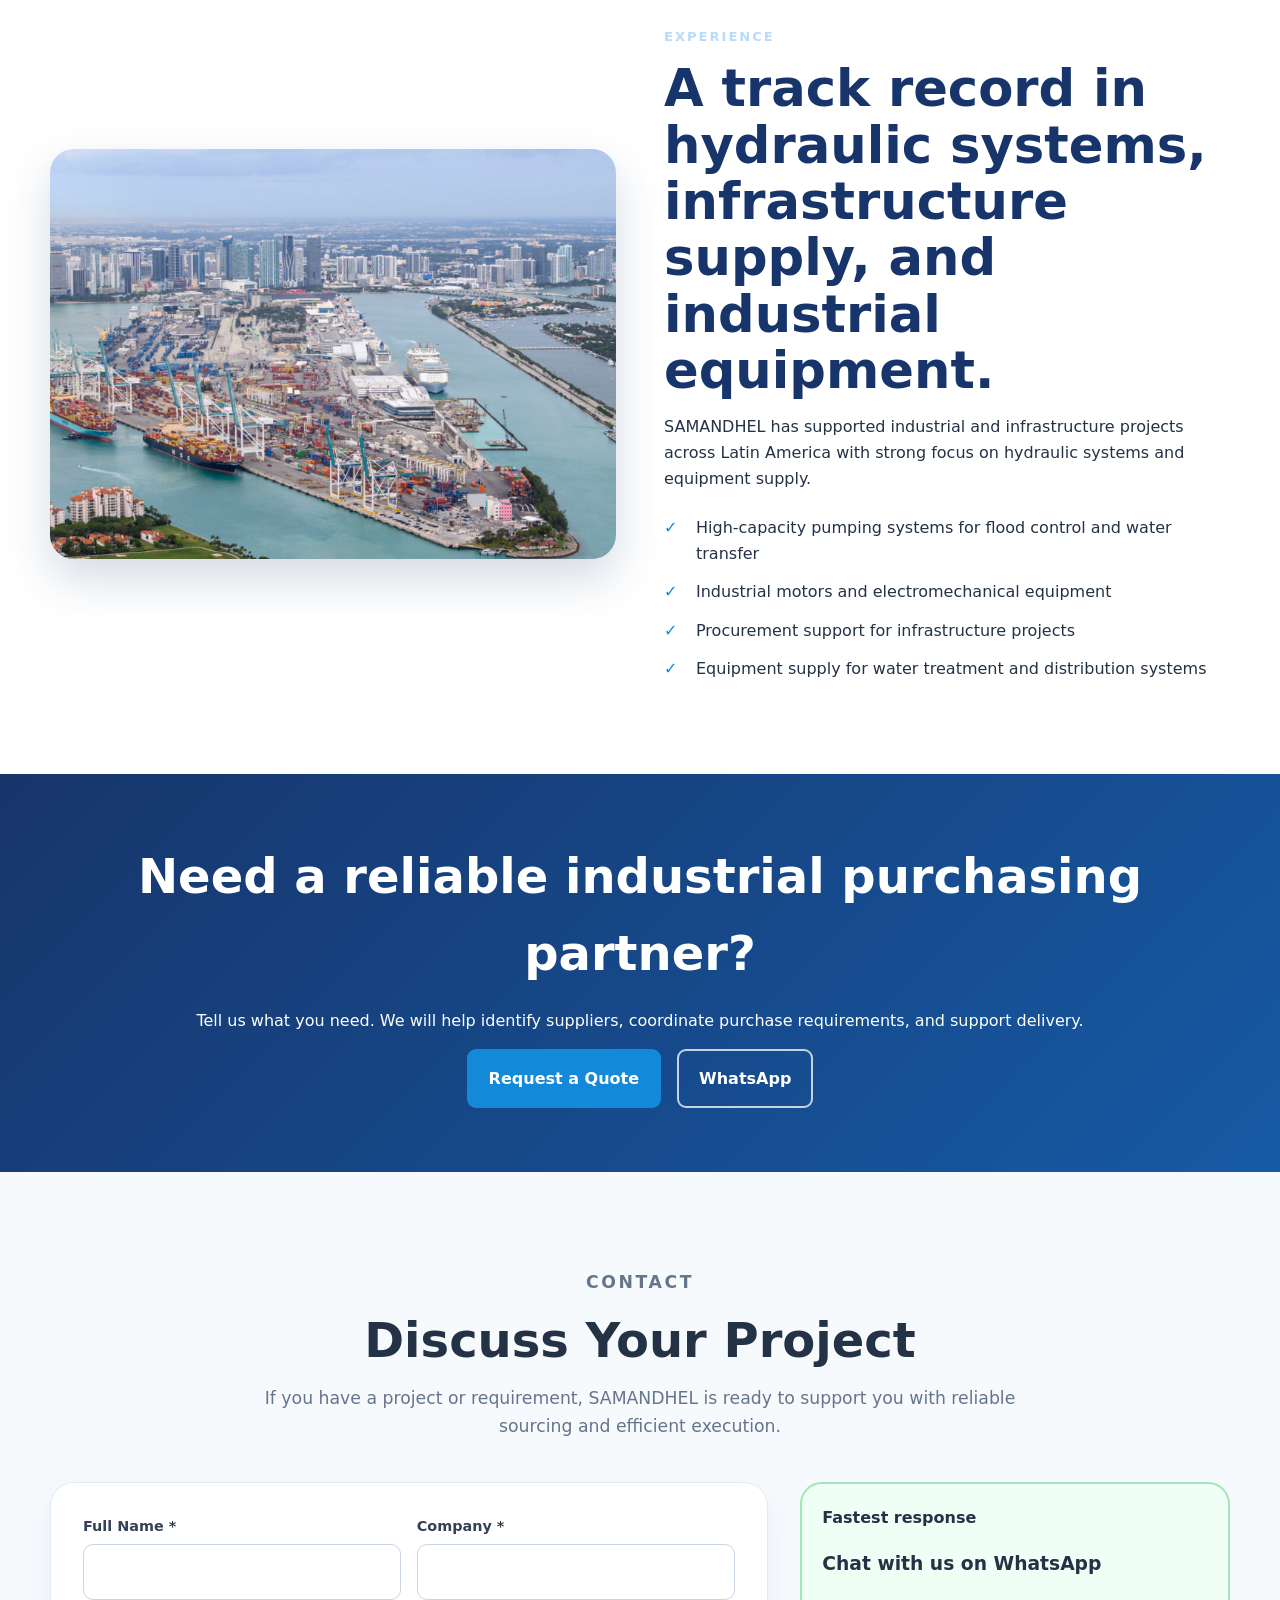
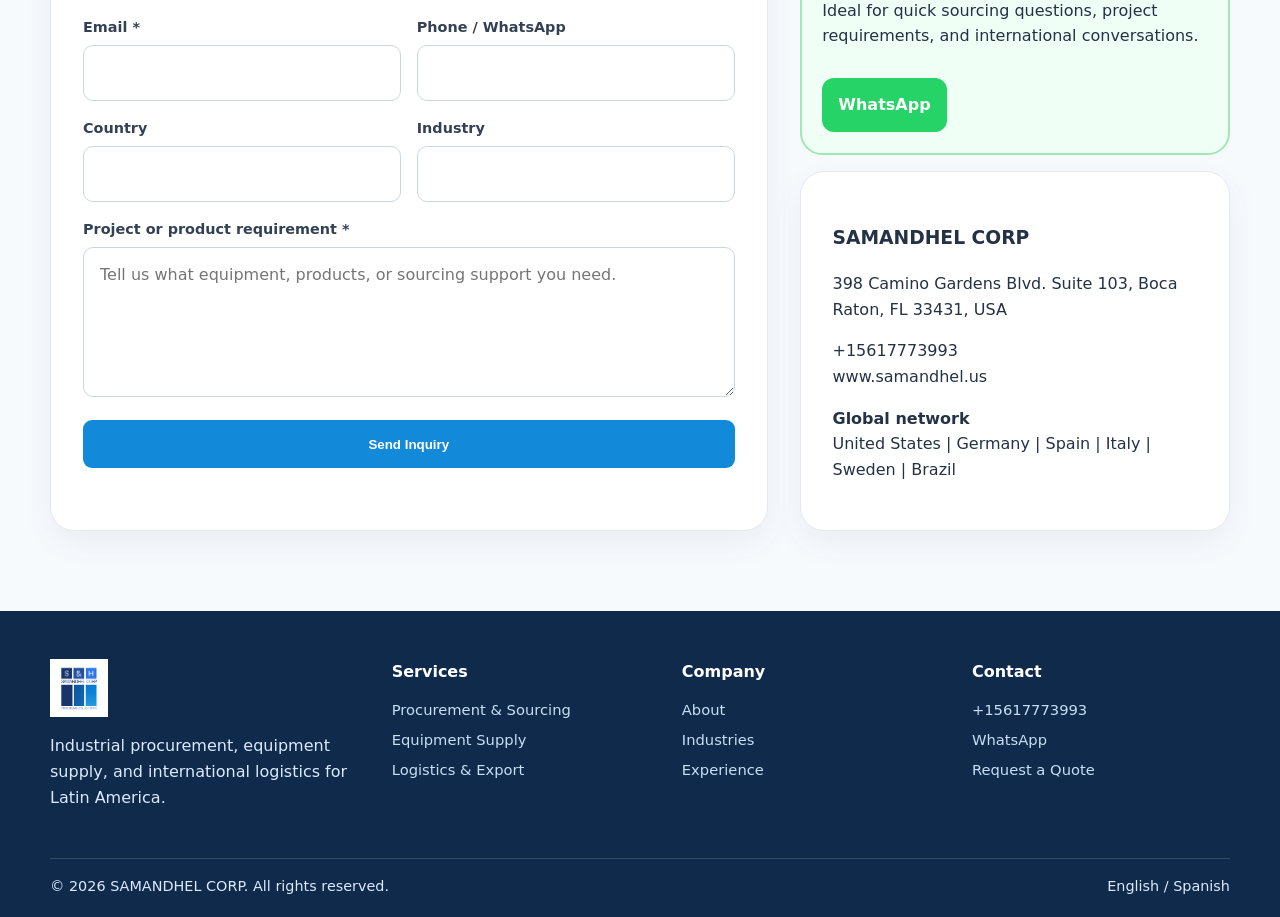
==== commit 2f283d01: "CSS Update" ====
--- a/en/index.html
+++ b/en/index.html
@@ -13,7 +13,7 @@
 <main id="home">
 <section class="hero"><img src="../assets/images/hero-port.jpeg" alt="Port and logistics infrastructure"><div class="hero-content"><div class="eyebrow">SAMANDHEL CORP · S&amp;H</div><h1>Industrial Procurement & Global Supply Solutions</h1><p>A U.S.-based purchasing agent connecting global manufacturers with industrial, infrastructure, and public-sector clients across Latin America.</p><div class="actions"><a class="btn primary" href="#contact">Discuss Your Project</a><a class="btn secondary" href="#services">View Services</a></div></div></section>
 <section class="stats"><div class="container stats-grid"><div class="stat"><strong>19+</strong><span>Years of experience since 2007</span></div><div class="stat"><strong>15+</strong><span>Countries served across Latin America</span></div><div class="stat"><strong>6</strong><span>Global sourcing regions</span></div></div></section>
-<section class="section" id="about"><div class="container split"><div><p class="eyebrow">Who We Are</p><h2>Your strategic purchasing agent and industrial representative in the United States.</h2><p>Since 2007, SAMANDHEL CORP has helped companies access high-quality equipment, reliable suppliers, and coordinated export support for projects in Latin America. We operate as a practical partner from sourcing to delivery, aligning technical requirements, timelines, and project objectives.</p><ul class="checklist"><li>Global sourcing capabilities in the United States, Germany, Spain, Italy, Sweden, and Brazil</li><li>Supplier relationships for industrial and infrastructure projects</li><li>End-to-end execution from purchase to delivery</li></ul></div><img src="../assets/images/airport.jpg" alt="Global logistics hub"></div></section>
+<section class="section" id="about"><div class="container split"><div><p class="eyebrow">Who We Are</p><h2>Your strategic purchasing agent and industrial representative in the United States.</h2><p>Since 2007, SAMANDHEL CORP has helped companies access high-quality equipment, reliable suppliers, and coordinated export support for projects in Latin America. We operate as a practical partner from sourcing to delivery, aligning technical requirements, timelines, and project objectives.</p><ul class="checklist"><li>Global sourcing capabilities in the United States, Germany, Spain, Italy, Sweden, and Brazil</li><li>Supplier relationships for industrial and infrastructure projects</li><li>End-to-end execution from purchase to delivery</li></ul></div><img src="../assets/images/port.jpg" alt="Global logistics hub"></div></section>
 <section class="section alt"><div class="container"><div class="section-head"><p class="eyebrow">What We Do</p><h2>End-to-end support for industrial and infrastructure projects.</h2></div><div class="tiles"><a class="tile" href="#services"><div class="icon">⌕</div><h3>Procurement & Sourcing</h3></a><a class="tile" href="#services"><div class="icon">⚙</div><h3>Equipment Supply</h3></a><a class="tile" href="#services"><div class="icon">⇄</div><h3>Logistics & Export</h3></a><a class="tile" href="#services"><div class="icon">✓</div><h3>Project Support</h3></a></div></div></section>
 <section class="section" id="services"><div class="container"><div class="section-head"><p class="eyebrow">Services</p><h2>Procurement, supply, logistics, and representation under one coordinated process.</h2></div><div class="service-row"><div class="service-copy"><p class="eyebrow">Service</p><h3>Industrial Procurement & Sourcing</h3><p>Supplier identification, technical sourcing, purchasing support, negotiation, and vendor consolidation for industrial and infrastructure projects.</p><ul class="checklist"><li>Supplier identification and evaluation</li><li>Technical sourcing based on specifications</li><li>Negotiation and purchasing</li><li>Vendor consolidation</li></ul></div><img src="../assets/images/sourcing.jpg" alt="Industrial Procurement & Sourcing"></div><div class="service-row"><div class="service-copy"><p class="eyebrow">Service</p><h3>Equipment Supply & Distribution</h3><p>Pumps, motors, electromechanical equipment, valves, instrumentation, and systems for industrial operations.</p><ul class="checklist"><li>Pumps, motors, and electromechanical equipment</li><li>Industrial systems for infrastructure and operations</li><li>Spare parts and MRO components</li><li>Supplier coordination and follow-up</li></ul></div><img src="../assets/images/ocean-freight.png" alt="Equipment Supply & Distribution"></div><div class="service-row"><div class="service-copy"><p class="eyebrow">Service</p><h3>Logistics & Export Management</h3><p>End-to-end coordination from order consolidation to export documentation, freight coordination, and delivery support.</p><ul class="checklist"><li>Order consolidation</li><li>Export documentation</li><li>Freight coordination</li><li>Delivery support to final destination</li></ul></div><img src="../assets/images/air-cargo.png" alt="Logistics & Export Management"></div><div class="service-row"><div class="service-copy"><p class="eyebrow">Service</p><h3>Project Support & Representation</h3><p>Technical and commercial support for tenders, supplier coordination, project follow-up, and long-term representation.</p><ul class="checklist"><li>Technical guidance</li><li>Tender and procurement support</li><li>Supplier coordination</li><li>Ongoing project follow-up</li></ul></div><img src="../assets/images/warehouse.jpg" alt="Project Support & Representation"></div></div></section>
 <section class="section dark" id="products"><div class="container"><div class="section-head"><p class="eyebrow">Products</p><h2>Industrial equipment, water infrastructure components, MRO parts, and agroindustrial supply.</h2><p>We support procurement, export coordination, and delivery based on project requirements.</p></div><div class="grid-list"><div class="pill">Pumping systems</div><div class="pill">Electric motors and power equipment</div><div class="pill">Valves and flow control</div><div class="pill">Instrumentation and automation</div><div class="pill">Electromechanical equipment</div><div class="pill">Potable water systems</div><div class="pill">Wastewater components</div><div class="pill">Flood control systems</div><div class="pill">Water transfer solutions</div><div class="pill">Irrigation and distribution</div><div class="pill">Seals, bearings, and couplings</div><div class="pill">Maintenance and MRO components</div><div class="pill">Agricultural raw materials</div><div class="pill">Processed agroindustrial products</div><div class="pill">Bulk commodities</div></div></div></section>
